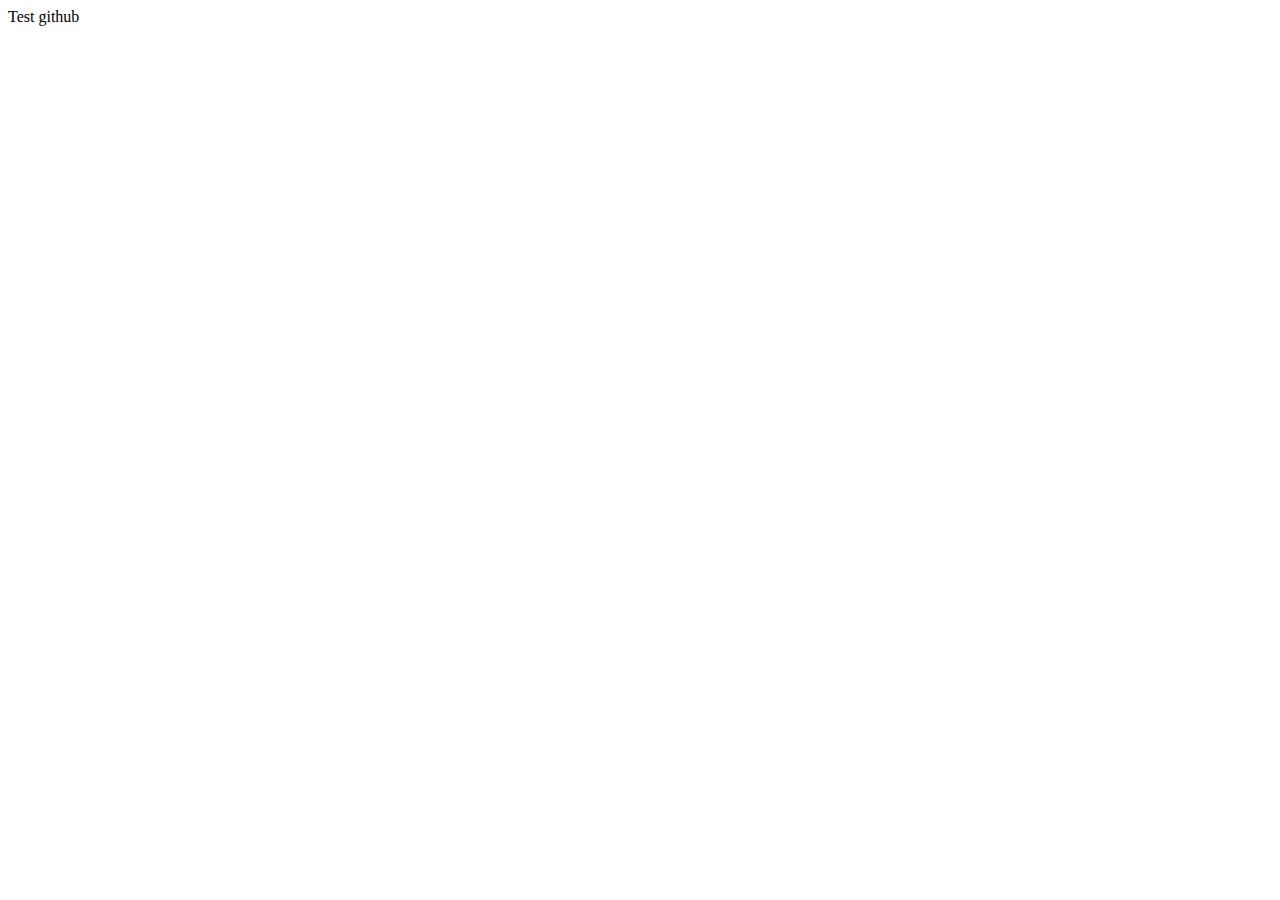
==== index.html @ 6b0ab7ee "first commit" ====
<!DOCTYPE html>
<html lang="en">
<head>
    <meta charset="UTF-8">
    <meta name="viewport" content="width=device-width, initial-scale=1.0">
    <title>Document</title>
</head>
<body>
    Test github
</body>
</html>
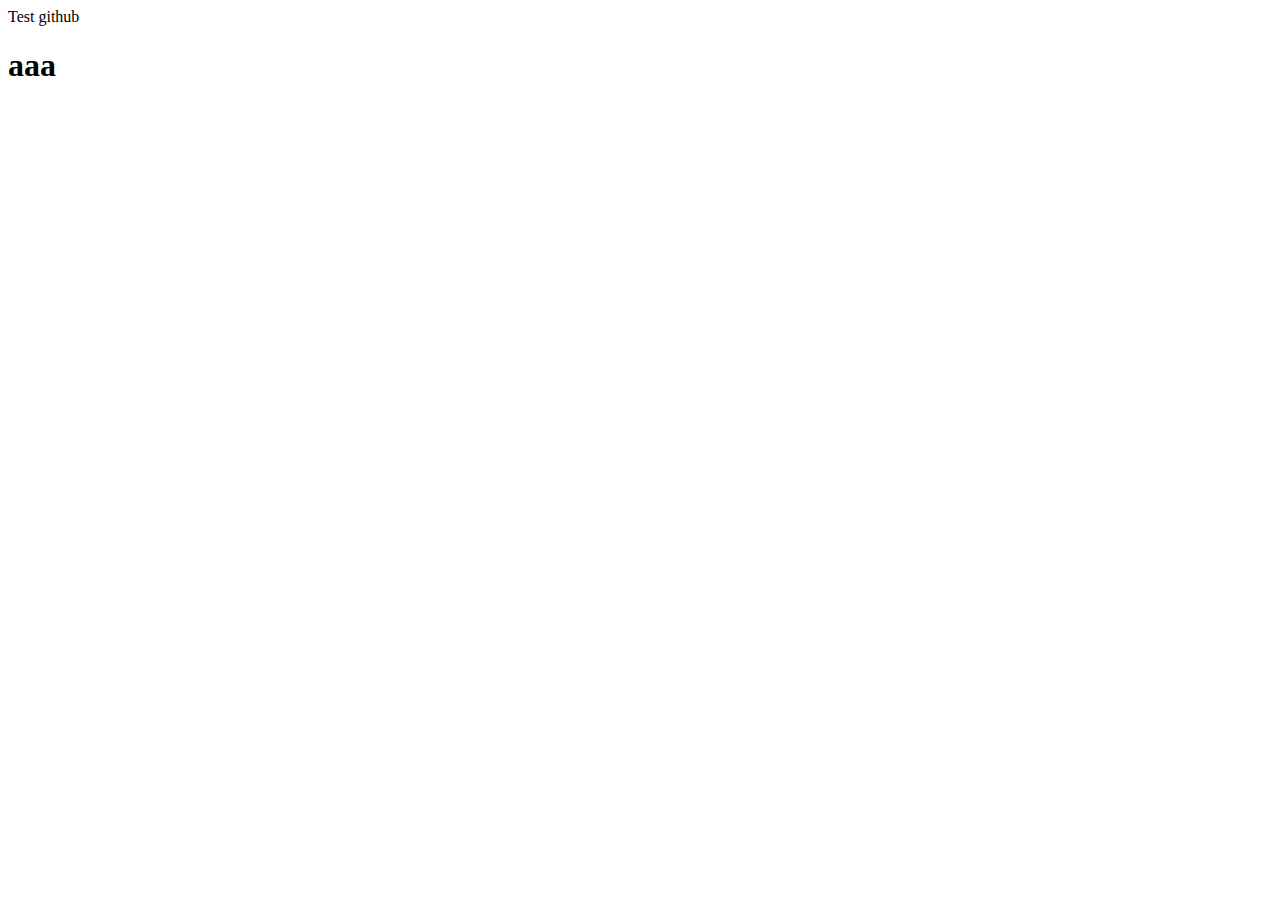
==== commit c96309e9: "test" ====
--- a/index.html
+++ b/index.html
@@ -7,5 +7,6 @@
 </head>
 <body>
     Test github
+    <h1>aaa</h1>
 </body>
 </html>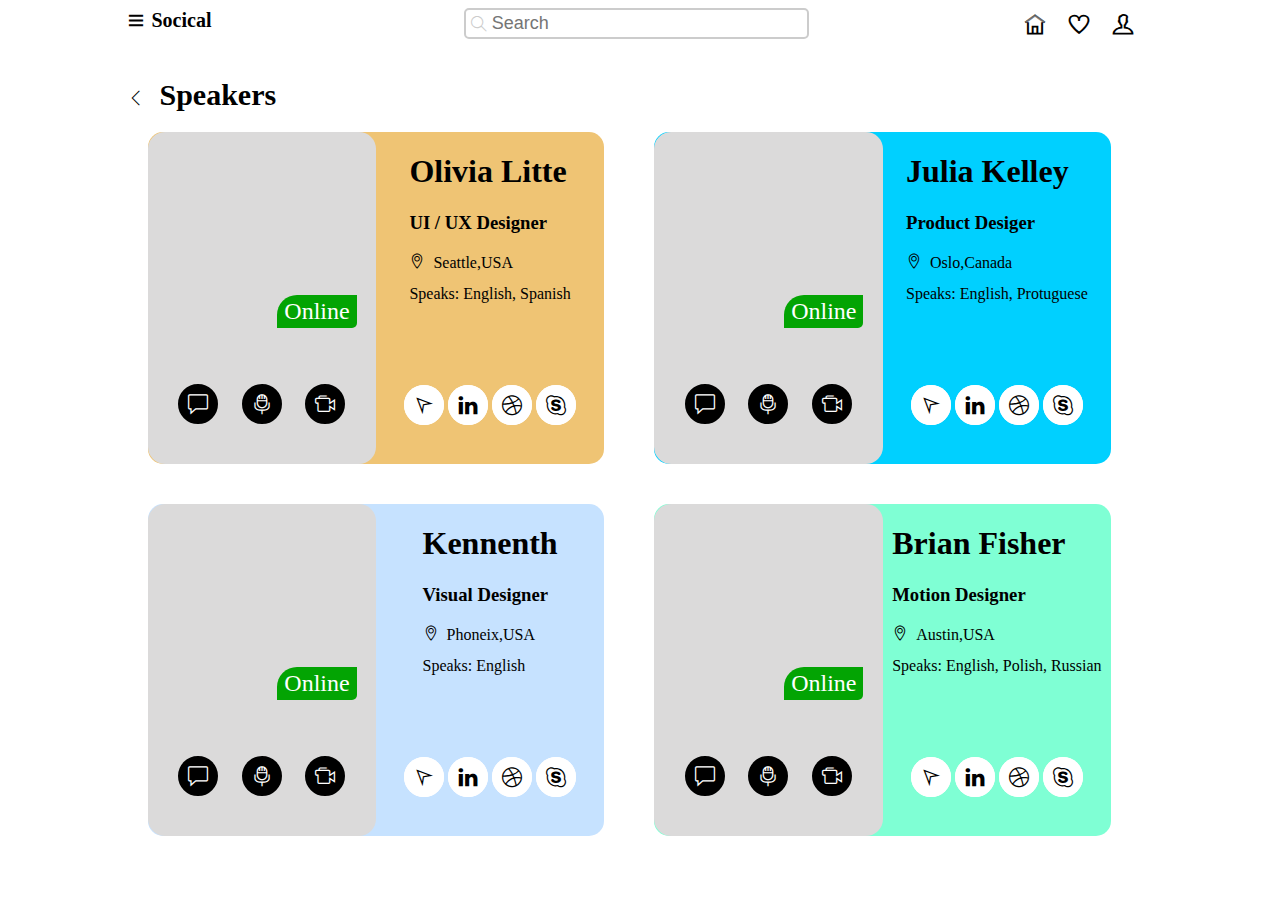
==== commit 832046b6: "frist commit" ====
--- a/index.html
+++ b/index.html
@@ -4,9 +4,168 @@
     <meta charset="UTF-8">
     <meta name="viewport" content="width=device-width, initial-scale=1.0">
     <title>Document</title>
+    <link rel="stylesheet" href="./assets/style.css">
+    <link rel="stylesheet" href="./assets/base.css">
+    <link rel="stylesheet" href="./assets/themify-icons/themify-icons.css">
+    <link rel="stylesheet" href="./assets/responsive.css">
 </head>
 <body>
-    Test github
-    <h1>aaa</h1>
+    <header class="header">
+        <div class="gird">
+            <div class="gird_row">
+                <div class="gird_column-3 ti-menu header-logo">
+                    <a>Socical</a>
+                </div>
+                <div class="gird_column-3 header-search">
+                    <div class="ti-search"></div>
+                <input class="header-search-input" placeholder="Search"></input>
+                </div>
+                <div class="gird_column-3 header-icon">
+                    <a href="" class="ti-user"></a>
+                    <a href="" class="ti-heart"></a>
+                    <a href="" class="ti-home"></a>                   
+                </div>
+            </div>
+        </div>
+       </div>
+    </header>
+    <div class="container">
+        <div class="gird">
+            <i href="" class="ti-angle-left"></i>
+            <a href="" class="container_title">Speakers</a>
+            <div class="gird_row app-content">
+                <div class="gird_column-2">
+                    <div class="container-item">
+                        <div class="containet-item-info">
+                            <div class="containet-item-info-img"></div>
+                            <div class="containet-item-info-contact">
+                                <a href="" class="ti-comment"></a>
+                                <a href="" class="ti-microphone"></a>
+                                <a href="" class="ti-video-camera"></a>
+                            </div>
+                    
+
+                        </div>
+                        <div class="containet-iem-introduce">
+                            <div>
+                            <h1>Olivia Litte</h1>
+                            <h3>UI / UX Designer</h3>
+                            <p class="ti-location-pin"> Seattle,USA</p>
+                            <p>Speaks: English, Spanish</p>
+                        </div>
+                            <div class="containet-iem-introduce-info">
+                                <a href="" class="ti-location-arrow"></a>
+                                <a href="" class="ti-linkedin"></a>
+                                <a href="" class="ti-dribbble"></a>
+                                <a href="" class="ti-skype"></a>
+                            </div>
+
+                        </div>
+
+                    </div>
+                    
+                    
+                </div>
+                <div class="gird_column-2">
+                    <div style="background-color: rgb(0, 208, 255);" class="container-item">
+                        <div class="containet-item-info">
+                            <div style="background-image: url(https://ephoto360.com/uploads/worigin/2020/03/23/tao-avatar-mac-dinh-facebook-thay-nen-cuc-hot5e7838ae39057_96eb8aef68a3aa00523448390b49fbcb.jpg);" class="containet-item-info-img"></div>
+                            <div class="containet-item-info-contact">
+                                <a href="" class="ti-comment"></a>
+                                <a href="" class="ti-microphone"></a>
+                                <a href="" class="ti-video-camera"></a>
+                            </div>
+                    
+
+                        </div>
+                        <div class="containet-iem-introduce">
+                            <div>
+                            <h1>Julia Kelley</h1>
+                            <h3>Product Desiger</h3>
+                            <p class="ti-location-pin"> Oslo,Canada</p>
+                            <p>Speaks: English, Protuguese</p>
+                        </div>
+                            <div class="containet-iem-introduce-info">
+                                <a href="" class="ti-location-arrow"></a>
+                                <a href="" class="ti-linkedin"></a>
+                                <a href="" class="ti-dribbble"></a>
+                                <a href="" class="ti-skype"></a>
+                            </div>
+
+                        </div>
+
+                    </div>
+                    
+                    
+                </div>
+                <div class="gird_column-2">
+                    <div style="background-color:#C6E2FF;" class="container-item">
+                        <div class="containet-item-info">
+                            <div style="background-image: url(https://ephoto360.com/uploads/effect-data/ephoto360.com/1362b22eb/t5e7894b9d1ce7.jpg);" class="containet-item-info-img"></div>
+                            <div class="containet-item-info-contact">
+                                <a href="" class="ti-comment"></a>
+                                <a href="" class="ti-microphone"></a>
+                                <a href="" class="ti-video-camera"></a>
+                            </div>
+                    
+
+                        </div>
+                        <div class="containet-iem-introduce">
+                            <div>
+                            <h1>Kennenth</h1>
+                            <h3>Visual Designer</h3>
+                            <p class="ti-location-pin"> Phoneix,USA</p>
+                            <p>Speaks: English</p>
+                        </div>
+                            <div class="containet-iem-introduce-info">
+                                <a href="" class="ti-location-arrow"></a>
+                                <a href="" class="ti-linkedin"></a>
+                                <a href="" class="ti-dribbble"></a>
+                                <a href="" class="ti-skype"></a>
+                            </div>
+
+                        </div>
+
+                    </div>
+                    
+                    
+                </div>
+                <div class="gird_column-2">
+                    <div style="background-color: #7FFFD4;" class="container-item">
+                        <div class="containet-item-info">
+                            <div style="background-image: url(https://ephoto360.com/uploads/effect-data/ephoto360.com/1362b22eb/corona5e785c6839ec7.jpg);" class="containet-item-info-img"></div>
+                            <div class="containet-item-info-contact">
+                                <a href="" class="ti-comment"></a>
+                                <a href="" class="ti-microphone"></a>
+                                <a href="" class="ti-video-camera"></a>
+                            </div>
+                    
+
+                        </div>
+                        <div class="containet-iem-introduce">
+                            <div>
+                            <h1>Brian Fisher</h1>
+                            <h3>Motion Designer</h3>
+                            <p class="ti-location-pin"> Austin,USA</p>
+                            <p>Speaks: English, Polish, Russian</p>
+                        </div>
+                            <div class="containet-iem-introduce-info">
+                                <a href="" class="ti-location-arrow"></a>
+                                <a href="" class="ti-linkedin"></a>
+                                <a href="" class="ti-dribbble"></a>
+                                <a href="" class="ti-skype"></a>
+                            </div>
+
+                        </div>
+
+                    </div>
+                    
+                    
+                </div>
+            </div>
+        </div>
+    </div>
+  
+    
 </body>
 </html>--- a/assets/style.css
+++ b/assets/style.css
@@ -0,0 +1,139 @@
+
+
+.header{
+    height: 70px;
+}
+.header-logo a{
+ font-size: 20px;
+ font-weight: 600;
+   
+
+}
+.header-search {
+    display: flex;
+    flex-wrap: wrap;
+    align-items: center;
+    width: 100%;
+    border: 2px solid #ccc;
+    border-radius: 5px;
+    color: #ccc;
+    
+
+}
+.header-search i[class*="ti-"]{
+font-weight: 300;
+}
+
+.header-search-input{
+    font-size: 18px;
+    border: none;
+    width: 80%;
+    padding: 3px 5px;
+    outline: none;
+}
+.header-icon{
+    display: flex;
+    align-items: center;
+    flex-direction: row-reverse;
+}
+.header-icon [class*="ti-"]{
+    padding: 0 12px;
+    font-size: 20px;
+    font-weight: 600;
+    text-decoration: none;
+    color: #000;
+}
+.container{
+
+}
+.container_title{
+    text-decoration: none;
+    font-size: 30px;
+    color: #000;
+    font-weight: 600;
+    margin: 0 12px;
+}
+.container-item{
+    margin: 20px 20px;
+    display: flex;
+    background-color: rgb(239, 196, 116);
+    border-radius: 15px;
+    z-index: 1;
+    
+}
+.containet-item-info{
+    width: 50%;
+    display: flex;
+    flex-direction: column;
+    align-items: center;
+    background-color: #dbdada;
+    border-radius: 17px;
+  
+
+}
+.containet-item-info-img{
+    width: 190px;
+    height: 180px;
+    background-image:url(https://i.pinimg.com/originals/8d/a5/c3/8da5c3a06407303694d6381b23368f02.png) ;
+    margin: 16px 0px;
+    border-radius: 16px;
+    position: relative;
+    background-size: contain;
+
+
+}
+.containet-item-info-img::before{
+    content: "Online";
+    position: absolute;
+    right: 0;
+    bottom: 0;
+    background-color: rgb(3, 164, 3);
+    color: #fff;
+    font-size: 24px;
+    padding: 3px 7px;
+    border-top-left-radius: 20px;
+    border-bottom-right-radius: 5px;
+
+}
+    
+
+
+.containet-item-info-contact{
+    margin: auto;
+    width: 190px;
+    height: 120px;
+    display: flex;
+    align-items: center;
+    justify-content: space-around;
+    
+
+}
+.containet-item-info-contact [class*="ti-"]{
+    font-size: 20px;
+    color: #fff;
+    border: 10px solid #000;
+    border-radius: 22px;
+    background-color: #000;
+    text-decoration: none;
+}
+
+.containet-iem-introduce{
+    width: 50%;
+    display: flex;
+    flex-direction: column;
+    align-items: center;
+    justify-content: space-between;
+
+}
+.containet-iem-introduce-info{
+    margin-bottom: 46px;
+}
+.containet-iem-introduce-info [class*="ti-"]{
+    font-size: 20px;
+    color: #000;
+    border: 10px solid #fff;
+    border-radius: 22px;
+    background-color: #fff;
+    text-decoration: none;
+}
+
--- a/assets/base.css
+++ b/assets/base.css
@@ -0,0 +1,27 @@
+.gird{
+    width: 1025px;
+    max-width: 100%;
+    margin: 0 auto;
+}
+.gird_row{
+    display: flex;
+    flex-wrap: wrap;
+    margin-left: -5px;
+    margin-right: -5px;
+}
+.gird_column{
+    padding-left: 5px;
+    padding-right: 5px;
+    width: 100%;
+}
+.gird_column-2{
+    padding-left: 5px;
+    padding-right: 5px;
+    width: 48%;
+}
+.gird_column-3{
+    padding-left: 5px;
+    padding-right: 5px;
+    width: 32%;
+}
+
--- a/assets/themify-icons/themify-icons.css
+++ b/assets/themify-icons/themify-icons.css
@@ -0,0 +1,1081 @@
+@font-face {
+	font-family: 'themify';
+	src:url('fonts/themify.eot?-fvbane');
+	src:url('fonts/themify.eot?#iefix-fvbane') format('embedded-opentype'),
+		url('fonts/themify.woff?-fvbane') format('woff'),
+		url('fonts/themify.ttf?-fvbane') format('truetype'),
+		url('fonts/themify.svg?-fvbane#themify') format('svg');
+	font-weight: normal;
+	font-style: normal;
+}
+
+[class^="ti-"], [class*=" ti-"] {
+	font-family: 'themify';
+	speak: none;
+	font-style: normal;
+	font-weight: normal;
+	font-variant: normal;
+	text-transform: none;
+	line-height: 1;
+
+	/* Better Font Rendering =========== */
+	-webkit-font-smoothing: antialiased;
+	-moz-osx-font-smoothing: grayscale;
+}
+
+.ti-wand:before {
+	content: "\e600";
+}
+.ti-volume:before {
+	content: "\e601";
+}
+.ti-user:before {
+	content: "\e602";
+}
+.ti-unlock:before {
+	content: "\e603";
+}
+.ti-unlink:before {
+	content: "\e604";
+}
+.ti-trash:before {
+	content: "\e605";
+}
+.ti-thought:before {
+	content: "\e606";
+}
+.ti-target:before {
+	content: "\e607";
+}
+.ti-tag:before {
+	content: "\e608";
+}
+.ti-tablet:before {
+	content: "\e609";
+}
+.ti-star:before {
+	content: "\e60a";
+}
+.ti-spray:before {
+	content: "\e60b";
+}
+.ti-signal:before {
+	content: "\e60c";
+}
+.ti-shopping-cart:before {
+	content: "\e60d";
+}
+.ti-shopping-cart-full:before {
+	content: "\e60e";
+}
+.ti-settings:before {
+	content: "\e60f";
+}
+.ti-search:before {
+	content: "\e610";
+}
+.ti-zoom-in:before {
+	content: "\e611";
+}
+.ti-zoom-out:before {
+	content: "\e612";
+}
+.ti-cut:before {
+	content: "\e613";
+}
+.ti-ruler:before {
+	content: "\e614";
+}
+.ti-ruler-pencil:before {
+	content: "\e615";
+}
+.ti-ruler-alt:before {
+	content: "\e616";
+}
+.ti-bookmark:before {
+	content: "\e617";
+}
+.ti-bookmark-alt:before {
+	content: "\e618";
+}
+.ti-reload:before {
+	content: "\e619";
+}
+.ti-plus:before {
+	content: "\e61a";
+}
+.ti-pin:before {
+	content: "\e61b";
+}
+.ti-pencil:before {
+	content: "\e61c";
+}
+.ti-pencil-alt:before {
+	content: "\e61d";
+}
+.ti-paint-roller:before {
+	content: "\e61e";
+}
+.ti-paint-bucket:before {
+	content: "\e61f";
+}
+.ti-na:before {
+	content: "\e620";
+}
+.ti-mobile:before {
+	content: "\e621";
+}
+.ti-minus:before {
+	content: "\e622";
+}
+.ti-medall:before {
+	content: "\e623";
+}
+.ti-medall-alt:before {
+	content: "\e624";
+}
+.ti-marker:before {
+	content: "\e625";
+}
+.ti-marker-alt:before {
+	content: "\e626";
+}
+.ti-arrow-up:before {
+	content: "\e627";
+}
+.ti-arrow-right:before {
+	content: "\e628";
+}
+.ti-arrow-left:before {
+	content: "\e629";
+}
+.ti-arrow-down:before {
+	content: "\e62a";
+}
+.ti-lock:before {
+	content: "\e62b";
+}
+.ti-location-arrow:before {
+	content: "\e62c";
+}
+.ti-link:before {
+	content: "\e62d";
+}
+.ti-layout:before {
+	content: "\e62e";
+}
+.ti-layers:before {
+	content: "\e62f";
+}
+.ti-layers-alt:before {
+	content: "\e630";
+}
+.ti-key:before {
+	content: "\e631";
+}
+.ti-import:before {
+	content: "\e632";
+}
+.ti-image:before {
+	content: "\e633";
+}
+.ti-heart:before {
+	content: "\e634";
+}
+.ti-heart-broken:before {
+	content: "\e635";
+}
+.ti-hand-stop:before {
+	content: "\e636";
+}
+.ti-hand-open:before {
+	content: "\e637";
+}
+.ti-hand-drag:before {
+	content: "\e638";
+}
+.ti-folder:before {
+	content: "\e639";
+}
+.ti-flag:before {
+	content: "\e63a";
+}
+.ti-flag-alt:before {
+	content: "\e63b";
+}
+.ti-flag-alt-2:before {
+	content: "\e63c";
+}
+.ti-eye:before {
+	content: "\e63d";
+}
+.ti-export:before {
+	content: "\e63e";
+}
+.ti-exchange-vertical:before {
+	content: "\e63f";
+}
+.ti-desktop:before {
+	content: "\e640";
+}
+.ti-cup:before {
+	content: "\e641";
+}
+.ti-crown:before {
+	content: "\e642";
+}
+.ti-comments:before {
+	content: "\e643";
+}
+.ti-comment:before {
+	content: "\e644";
+}
+.ti-comment-alt:before {
+	content: "\e645";
+}
+.ti-close:before {
+	content: "\e646";
+}
+.ti-clip:before {
+	content: "\e647";
+}
+.ti-angle-up:before {
+	content: "\e648";
+}
+.ti-angle-right:before {
+	content: "\e649";
+}
+.ti-angle-left:before {
+	content: "\e64a";
+}
+.ti-angle-down:before {
+	content: "\e64b";
+}
+.ti-check:before {
+	content: "\e64c";
+}
+.ti-check-box:before {
+	content: "\e64d";
+}
+.ti-camera:before {
+	content: "\e64e";
+}
+.ti-announcement:before {
+	content: "\e64f";
+}
+.ti-brush:before {
+	content: "\e650";
+}
+.ti-briefcase:before {
+	content: "\e651";
+}
+.ti-bolt:before {
+	content: "\e652";
+}
+.ti-bolt-alt:before {
+	content: "\e653";
+}
+.ti-blackboard:before {
+	content: "\e654";
+}
+.ti-bag:before {
+	content: "\e655";
+}
+.ti-move:before {
+	content: "\e656";
+}
+.ti-arrows-vertical:before {
+	content: "\e657";
+}
+.ti-arrows-horizontal:before {
+	content: "\e658";
+}
+.ti-fullscreen:before {
+	content: "\e659";
+}
+.ti-arrow-top-right:before {
+	content: "\e65a";
+}
+.ti-arrow-top-left:before {
+	content: "\e65b";
+}
+.ti-arrow-circle-up:before {
+	content: "\e65c";
+}
+.ti-arrow-circle-right:before {
+	content: "\e65d";
+}
+.ti-arrow-circle-left:before {
+	content: "\e65e";
+}
+.ti-arrow-circle-down:before {
+	content: "\e65f";
+}
+.ti-angle-double-up:before {
+	content: "\e660";
+}
+.ti-angle-double-right:before {
+	content: "\e661";
+}
+.ti-angle-double-left:before {
+	content: "\e662";
+}
+.ti-angle-double-down:before {
+	content: "\e663";
+}
+.ti-zip:before {
+	content: "\e664";
+}
+.ti-world:before {
+	content: "\e665";
+}
+.ti-wheelchair:before {
+	content: "\e666";
+}
+.ti-view-list:before {
+	content: "\e667";
+}
+.ti-view-list-alt:before {
+	content: "\e668";
+}
+.ti-view-grid:before {
+	content: "\e669";
+}
+.ti-uppercase:before {
+	content: "\e66a";
+}
+.ti-upload:before {
+	content: "\e66b";
+}
+.ti-underline:before {
+	content: "\e66c";
+}
+.ti-truck:before {
+	content: "\e66d";
+}
+.ti-timer:before {
+	content: "\e66e";
+}
+.ti-ticket:before {
+	content: "\e66f";
+}
+.ti-thumb-up:before {
+	content: "\e670";
+}
+.ti-thumb-down:before {
+	content: "\e671";
+}
+.ti-text:before {
+	content: "\e672";
+}
+.ti-stats-up:before {
+	content: "\e673";
+}
+.ti-stats-down:before {
+	content: "\e674";
+}
+.ti-split-v:before {
+	content: "\e675";
+}
+.ti-split-h:before {
+	content: "\e676";
+}
+.ti-smallcap:before {
+	content: "\e677";
+}
+.ti-shine:before {
+	content: "\e678";
+}
+.ti-shift-right:before {
+	content: "\e679";
+}
+.ti-shift-left:before {
+	content: "\e67a";
+}
+.ti-shield:before {
+	content: "\e67b";
+}
+.ti-notepad:before {
+	content: "\e67c";
+}
+.ti-server:before {
+	content: "\e67d";
+}
+.ti-quote-right:before {
+	content: "\e67e";
+}
+.ti-quote-left:before {
+	content: "\e67f";
+}
+.ti-pulse:before {
+	content: "\e680";
+}
+.ti-printer:before {
+	content: "\e681";
+}
+.ti-power-off:before {
+	content: "\e682";
+}
+.ti-plug:before {
+	content: "\e683";
+}
+.ti-pie-chart:before {
+	content: "\e684";
+}
+.ti-paragraph:before {
+	content: "\e685";
+}
+.ti-panel:before {
+	content: "\e686";
+}
+.ti-package:before {
+	content: "\e687";
+}
+.ti-music:before {
+	content: "\e688";
+}
+.ti-music-alt:before {
+	content: "\e689";
+}
+.ti-mouse:before {
+	content: "\e68a";
+}
+.ti-mouse-alt:before {
+	content: "\e68b";
+}
+.ti-money:before {
+	content: "\e68c";
+}
+.ti-microphone:before {
+	content: "\e68d";
+}
+.ti-menu:before {
+	content: "\e68e";
+}
+.ti-menu-alt:before {
+	content: "\e68f";
+}
+.ti-map:before {
+	content: "\e690";
+}
+.ti-map-alt:before {
+	content: "\e691";
+}
+.ti-loop:before {
+	content: "\e692";
+}
+.ti-location-pin:before {
+	content: "\e693";
+}
+.ti-list:before {
+	content: "\e694";
+}
+.ti-light-bulb:before {
+	content: "\e695";
+}
+.ti-Italic:before {
+	content: "\e696";
+}
+.ti-info:before {
+	content: "\e697";
+}
+.ti-infinite:before {
+	content: "\e698";
+}
+.ti-id-badge:before {
+	content: "\e699";
+}
+.ti-hummer:before {
+	content: "\e69a";
+}
+.ti-home:before {
+	content: "\e69b";
+}
+.ti-help:before {
+	content: "\e69c";
+}
+.ti-headphone:before {
+	content: "\e69d";
+}
+.ti-harddrives:before {
+	content: "\e69e";
+}
+.ti-harddrive:before {
+	content: "\e69f";
+}
+.ti-gift:before {
+	content: "\e6a0";
+}
+.ti-game:before {
+	content: "\e6a1";
+}
+.ti-filter:before {
+	content: "\e6a2";
+}
+.ti-files:before {
+	content: "\e6a3";
+}
+.ti-file:before {
+	content: "\e6a4";
+}
+.ti-eraser:before {
+	content: "\e6a5";
+}
+.ti-envelope:before {
+	content: "\e6a6";
+}
+.ti-download:before {
+	content: "\e6a7";
+}
+.ti-direction:before {
+	content: "\e6a8";
+}
+.ti-direction-alt:before {
+	content: "\e6a9";
+}
+.ti-dashboard:before {
+	content: "\e6aa";
+}
+.ti-control-stop:before {
+	content: "\e6ab";
+}
+.ti-control-shuffle:before {
+	content: "\e6ac";
+}
+.ti-control-play:before {
+	content: "\e6ad";
+}
+.ti-control-pause:before {
+	content: "\e6ae";
+}
+.ti-control-forward:before {
+	content: "\e6af";
+}
+.ti-control-backward:before {
+	content: "\e6b0";
+}
+.ti-cloud:before {
+	content: "\e6b1";
+}
+.ti-cloud-up:before {
+	content: "\e6b2";
+}
+.ti-cloud-down:before {
+	content: "\e6b3";
+}
+.ti-clipboard:before {
+	content: "\e6b4";
+}
+.ti-car:before {
+	content: "\e6b5";
+}
+.ti-calendar:before {
+	content: "\e6b6";
+}
+.ti-book:before {
+	content: "\e6b7";
+}
+.ti-bell:before {
+	content: "\e6b8";
+}
+.ti-basketball:before {
+	content: "\e6b9";
+}
+.ti-bar-chart:before {
+	content: "\e6ba";
+}
+.ti-bar-chart-alt:before {
+	content: "\e6bb";
+}
+.ti-back-right:before {
+	content: "\e6bc";
+}
+.ti-back-left:before {
+	content: "\e6bd";
+}
+.ti-arrows-corner:before {
+	content: "\e6be";
+}
+.ti-archive:before {
+	content: "\e6bf";
+}
+.ti-anchor:before {
+	content: "\e6c0";
+}
+.ti-align-right:before {
+	content: "\e6c1";
+}
+.ti-align-left:before {
+	content: "\e6c2";
+}
+.ti-align-justify:before {
+	content: "\e6c3";
+}
+.ti-align-center:before {
+	content: "\e6c4";
+}
+.ti-alert:before {
+	content: "\e6c5";
+}
+.ti-alarm-clock:before {
+	content: "\e6c6";
+}
+.ti-agenda:before {
+	content: "\e6c7";
+}
+.ti-write:before {
+	content: "\e6c8";
+}
+.ti-window:before {
+	content: "\e6c9";
+}
+.ti-widgetized:before {
+	content: "\e6ca";
+}
+.ti-widget:before {
+	content: "\e6cb";
+}
+.ti-widget-alt:before {
+	content: "\e6cc";
+}
+.ti-wallet:before {
+	content: "\e6cd";
+}
+.ti-video-clapper:before {
+	content: "\e6ce";
+}
+.ti-video-camera:before {
+	content: "\e6cf";
+}
+.ti-vector:before {
+	content: "\e6d0";
+}
+.ti-themify-logo:before {
+	content: "\e6d1";
+}
+.ti-themify-favicon:before {
+	content: "\e6d2";
+}
+.ti-themify-favicon-alt:before {
+	content: "\e6d3";
+}
+.ti-support:before {
+	content: "\e6d4";
+}
+.ti-stamp:before {
+	content: "\e6d5";
+}
+.ti-split-v-alt:before {
+	content: "\e6d6";
+}
+.ti-slice:before {
+	content: "\e6d7";
+}
+.ti-shortcode:before {
+	content: "\e6d8";
+}
+.ti-shift-right-alt:before {
+	content: "\e6d9";
+}
+.ti-shift-left-alt:before {
+	content: "\e6da";
+}
+.ti-ruler-alt-2:before {
+	content: "\e6db";
+}
+.ti-receipt:before {
+	content: "\e6dc";
+}
+.ti-pin2:before {
+	content: "\e6dd";
+}
+.ti-pin-alt:before {
+	content: "\e6de";
+}
+.ti-pencil-alt2:before {
+	content: "\e6df";
+}
+.ti-palette:before {
+	content: "\e6e0";
+}
+.ti-more:before {
+	content: "\e6e1";
+}
+.ti-more-alt:before {
+	content: "\e6e2";
+}
+.ti-microphone-alt:before {
+	content: "\e6e3";
+}
+.ti-magnet:before {
+	content: "\e6e4";
+}
+.ti-line-double:before {
+	content: "\e6e5";
+}
+.ti-line-dotted:before {
+	content: "\e6e6";
+}
+.ti-line-dashed:before {
+	content: "\e6e7";
+}
+.ti-layout-width-full:before {
+	content: "\e6e8";
+}
+.ti-layout-width-default:before {
+	content: "\e6e9";
+}
+.ti-layout-width-default-alt:before {
+	content: "\e6ea";
+}
+.ti-layout-tab:before {
+	content: "\e6eb";
+}
+.ti-layout-tab-window:before {
+	content: "\e6ec";
+}
+.ti-layout-tab-v:before {
+	content: "\e6ed";
+}
+.ti-layout-tab-min:before {
+	content: "\e6ee";
+}
+.ti-layout-slider:before {
+	content: "\e6ef";
+}
+.ti-layout-slider-alt:before {
+	content: "\e6f0";
+}
+.ti-layout-sidebar-right:before {
+	content: "\e6f1";
+}
+.ti-layout-sidebar-none:before {
+	content: "\e6f2";
+}
+.ti-layout-sidebar-left:before {
+	content: "\e6f3";
+}
+.ti-layout-placeholder:before {
+	content: "\e6f4";
+}
+.ti-layout-menu:before {
+	content: "\e6f5";
+}
+.ti-layout-menu-v:before {
+	content: "\e6f6";
+}
+.ti-layout-menu-separated:before {
+	content: "\e6f7";
+}
+.ti-layout-menu-full:before {
+	content: "\e6f8";
+}
+.ti-layout-media-right-alt:before {
+	content: "\e6f9";
+}
+.ti-layout-media-right:before {
+	content: "\e6fa";
+}
+.ti-layout-media-overlay:before {
+	content: "\e6fb";
+}
+.ti-layout-media-overlay-alt:before {
+	content: "\e6fc";
+}
+.ti-layout-media-overlay-alt-2:before {
+	content: "\e6fd";
+}
+.ti-layout-media-left-alt:before {
+	content: "\e6fe";
+}
+.ti-layout-media-left:before {
+	content: "\e6ff";
+}
+.ti-layout-media-center-alt:before {
+	content: "\e700";
+}
+.ti-layout-media-center:before {
+	content: "\e701";
+}
+.ti-layout-list-thumb:before {
+	content: "\e702";
+}
+.ti-layout-list-thumb-alt:before {
+	content: "\e703";
+}
+.ti-layout-list-post:before {
+	content: "\e704";
+}
+.ti-layout-list-large-image:before {
+	content: "\e705";
+}
+.ti-layout-line-solid:before {
+	content: "\e706";
+}
+.ti-layout-grid4:before {
+	content: "\e707";
+}
+.ti-layout-grid3:before {
+	content: "\e708";
+}
+.ti-layout-grid2:before {
+	content: "\e709";
+}
+.ti-layout-grid2-thumb:before {
+	content: "\e70a";
+}
+.ti-layout-cta-right:before {
+	content: "\e70b";
+}
+.ti-layout-cta-left:before {
+	content: "\e70c";
+}
+.ti-layout-cta-center:before {
+	content: "\e70d";
+}
+.ti-layout-cta-btn-right:before {
+	content: "\e70e";
+}
+.ti-layout-cta-btn-left:before {
+	content: "\e70f";
+}
+.ti-layout-column4:before {
+	content: "\e710";
+}
+.ti-layout-column3:before {
+	content: "\e711";
+}
+.ti-layout-column2:before {
+	content: "\e712";
+}
+.ti-layout-accordion-separated:before {
+	content: "\e713";
+}
+.ti-layout-accordion-merged:before {
+	content: "\e714";
+}
+.ti-layout-accordion-list:before {
+	content: "\e715";
+}
+.ti-ink-pen:before {
+	content: "\e716";
+}
+.ti-info-alt:before {
+	content: "\e717";
+}
+.ti-help-alt:before {
+	content: "\e718";
+}
+.ti-headphone-alt:before {
+	content: "\e719";
+}
+.ti-hand-point-up:before {
+	content: "\e71a";
+}
+.ti-hand-point-right:before {
+	content: "\e71b";
+}
+.ti-hand-point-left:before {
+	content: "\e71c";
+}
+.ti-hand-point-down:before {
+	content: "\e71d";
+}
+.ti-gallery:before {
+	content: "\e71e";
+}
+.ti-face-smile:before {
+	content: "\e71f";
+}
+.ti-face-sad:before {
+	content: "\e720";
+}
+.ti-credit-card:before {
+	content: "\e721";
+}
+.ti-control-skip-forward:before {
+	content: "\e722";
+}
+.ti-control-skip-backward:before {
+	content: "\e723";
+}
+.ti-control-record:before {
+	content: "\e724";
+}
+.ti-control-eject:before {
+	content: "\e725";
+}
+.ti-comments-smiley:before {
+	content: "\e726";
+}
+.ti-brush-alt:before {
+	content: "\e727";
+}
+.ti-youtube:before {
+	content: "\e728";
+}
+.ti-vimeo:before {
+	content: "\e729";
+}
+.ti-twitter:before {
+	content: "\e72a";
+}
+.ti-time:before {
+	content: "\e72b";
+}
+.ti-tumblr:before {
+	content: "\e72c";
+}
+.ti-skype:before {
+	content: "\e72d";
+}
+.ti-share:before {
+	content: "\e72e";
+}
+.ti-share-alt:before {
+	content: "\e72f";
+}
+.ti-rocket:before {
+	content: "\e730";
+}
+.ti-pinterest:before {
+	content: "\e731";
+}
+.ti-new-window:before {
+	content: "\e732";
+}
+.ti-microsoft:before {
+	content: "\e733";
+}
+.ti-list-ol:before {
+	content: "\e734";
+}
+.ti-linkedin:before {
+	content: "\e735";
+}
+.ti-layout-sidebar-2:before {
+	content: "\e736";
+}
+.ti-layout-grid4-alt:before {
+	content: "\e737";
+}
+.ti-layout-grid3-alt:before {
+	content: "\e738";
+}
+.ti-layout-grid2-alt:before {
+	content: "\e739";
+}
+.ti-layout-column4-alt:before {
+	content: "\e73a";
+}
+.ti-layout-column3-alt:before {
+	content: "\e73b";
+}
+.ti-layout-column2-alt:before {
+	content: "\e73c";
+}
+.ti-instagram:before {
+	content: "\e73d";
+}
+.ti-google:before {
+	content: "\e73e";
+}
+.ti-github:before {
+	content: "\e73f";
+}
+.ti-flickr:before {
+	content: "\e740";
+}
+.ti-facebook:before {
+	content: "\e741";
+}
+.ti-dropbox:before {
+	content: "\e742";
+}
+.ti-dribbble:before {
+	content: "\e743";
+}
+.ti-apple:before {
+	content: "\e744";
+}
+.ti-android:before {
+	content: "\e745";
+}
+.ti-save:before {
+	content: "\e746";
+}
+.ti-save-alt:before {
+	content: "\e747";
+}
+.ti-yahoo:before {
+	content: "\e748";
+}
+.ti-wordpress:before {
+	content: "\e749";
+}
+.ti-vimeo-alt:before {
+	content: "\e74a";
+}
+.ti-twitter-alt:before {
+	content: "\e74b";
+}
+.ti-tumblr-alt:before {
+	content: "\e74c";
+}
+.ti-trello:before {
+	content: "\e74d";
+}
+.ti-stack-overflow:before {
+	content: "\e74e";
+}
+.ti-soundcloud:before {
+	content: "\e74f";
+}
+.ti-sharethis:before {
+	content: "\e750";
+}
+.ti-sharethis-alt:before {
+	content: "\e751";
+}
+.ti-reddit:before {
+	content: "\e752";
+}
+.ti-pinterest-alt:before {
+	content: "\e753";
+}
+.ti-microsoft-alt:before {
+	content: "\e754";
+}
+.ti-linux:before {
+	content: "\e755";
+}
+.ti-jsfiddle:before {
+	content: "\e756";
+}
+.ti-joomla:before {
+	content: "\e757";
+}
+.ti-html5:before {
+	content: "\e758";
+}
+.ti-flickr-alt:before {
+	content: "\e759";
+}
+.ti-email:before {
+	content: "\e75a";
+}
+.ti-drupal:before {
+	content: "\e75b";
+}
+.ti-dropbox-alt:before {
+	content: "\e75c";
+}
+.ti-css3:before {
+	content: "\e75d";
+}
+.ti-rss:before {
+	content: "\e75e";
+}
+.ti-rss-alt:before {
+	content: "\e75f";
+}
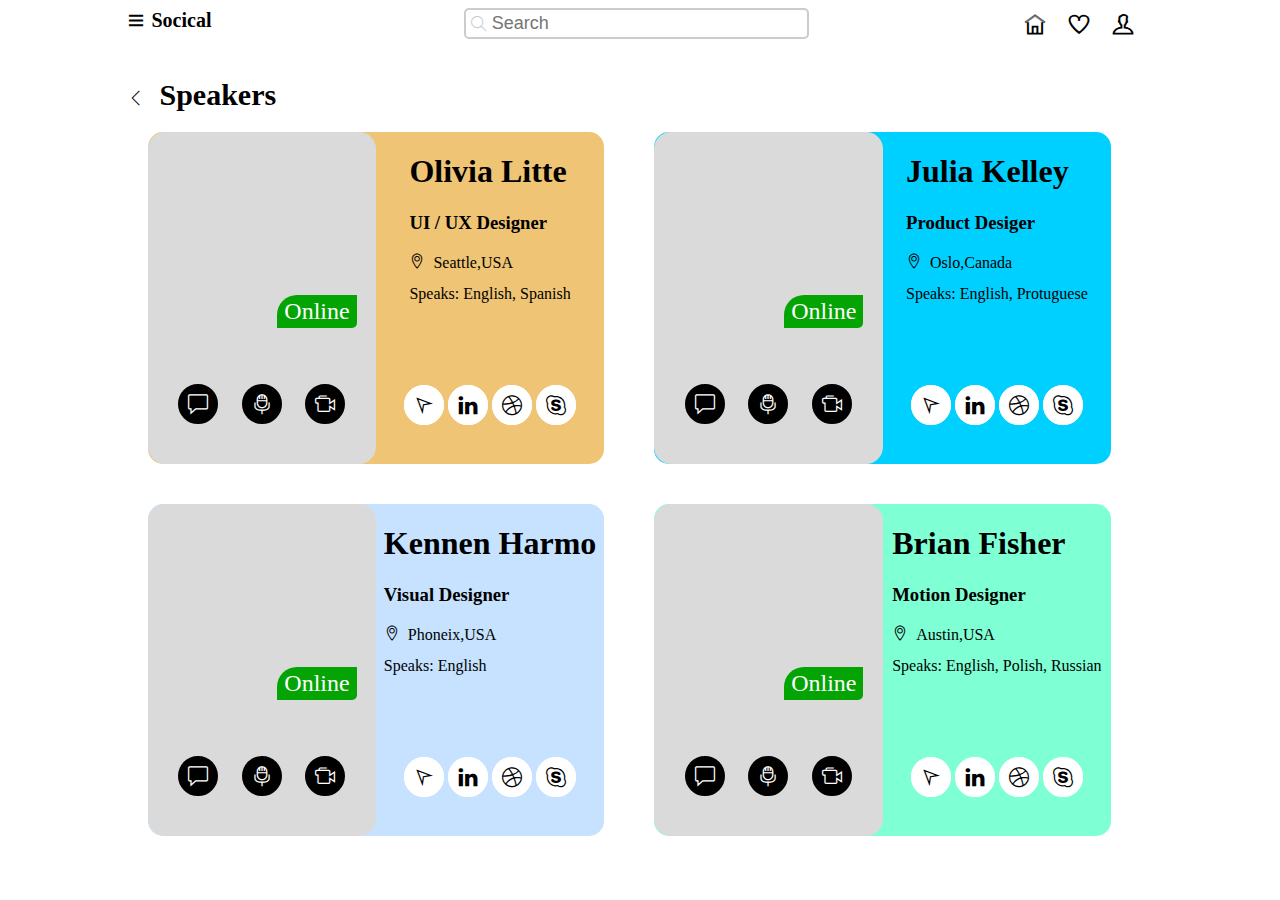
==== commit 3c1a1b09: "baitapvenha" ====
--- a/index.html
+++ b/index.html
@@ -112,7 +112,7 @@
                         </div>
                         <div class="containet-iem-introduce">
                             <div>
-                            <h1>Kennenth</h1>
+                            <h1>Kennen Harmo</h1>
                             <h3>Visual Designer</h3>
                             <p class="ti-location-pin"> Phoneix,USA</p>
                             <p>Speaks: English</p>
--- a/assets/responsive.css
+++ b/assets/responsive.css
@@ -0,0 +1,76 @@
+@media (min-width:375px) and (max-width:509px){
+    .gird_column-2 {
+        padding-left: 5px;
+        padding-right: 5px;
+        width: 100%;
+    }
+    .header-search {
+        display: none;
+    }
+    .header-icon {
+        display: none;
+    }
+    .containet-item-info-img{
+        width: 140px;
+        height: 140px;
+    }
+    .containet-item-info-contact{
+        width: 140px;
+    }
+    .containet-iem-introduce{
+        margin: 0 14px;
+    }
+    .containet-item-info-contact [class*="ti-"]{
+        font-size: 13px;
+    }
+    .containet-iem-introduce-info [class*="ti-"]{
+        font-size: 13px;
+    }
+    .containet-iem-introduce-info{
+        margin-bottom: 55px;
+    }
+}
+@media (min-width:510px) and (max-width:719px){
+    .gird_column-2 {
+        padding-left: 5px;
+        padding-right: 5px;
+        width: 100%;
+    }
+    .header-search {
+        display: none;
+    }
+    .header-icon {
+        display: none;
+    }
+}
+@media (min-width:720px) and (max-width:1024px){
+    .gird_column-3 {
+        padding-left: 5px;
+        padding-right: 5px;
+        width: 31%;
+    }
+    .container-item{
+        margin: 12px 0;
+    }
+    .containet-item-info-contact{
+        width: 160px;
+        height: 160px;
+    }
+    .containet-item-info-img{
+        width: 150px;
+        height: 150px;
+    }
+    .containet-iem-introduce-info [class*="ti-"]{
+        font-size: 15px;
+    }
+    .containet-item-info-contact [class*="ti-"]{
+        font-size: 15px;
+    }
+    .containet-iem-introduce{
+        margin: 0 13px;
+    }
+    .containet-iem-introduce-info {
+        margin-bottom: 65px;
+    }
+
+}
